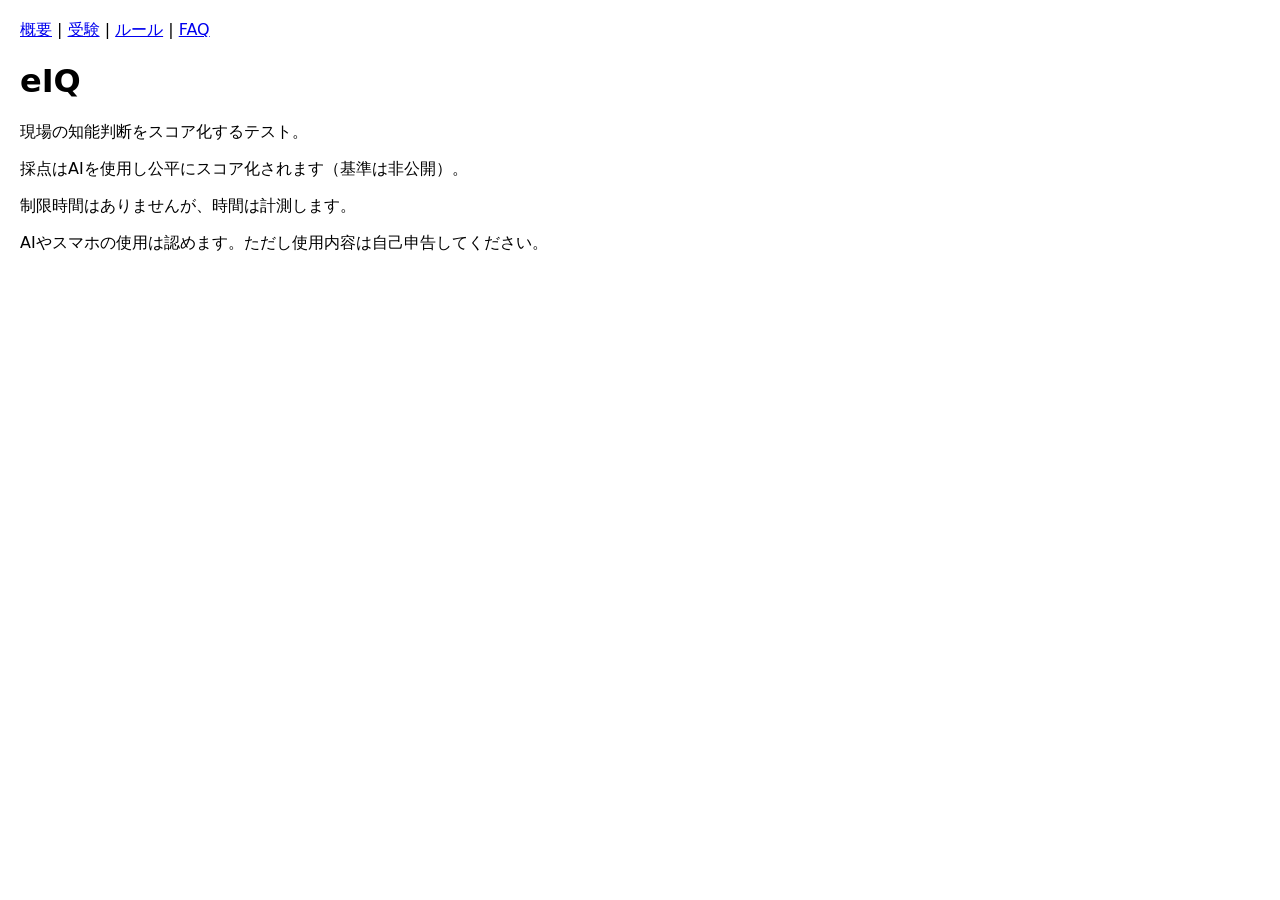
==== index.html @ 65b39ee9 "Add files via upload" ====
<!doctype html>
<html lang="ja">
<head>
<meta charset="utf-8"/>
<meta name="viewport" content="width=device-width,initial-scale=1"/>
<title>eIQ</title>
<link rel="stylesheet" href="assets/styles.css"/>
</head>
<body>
<nav><a href="index.html">概要</a> | <a href="test.html">受験</a> | <a href="rules.html">ルール</a> | <a href="faq.html">FAQ</a></nav>
<main>
<h1>eIQ</h1>
<p>現場の知能判断をスコア化するテスト。</p>
<p>採点はAIを使用し公平にスコア化されます（基準は非公開）。</p>
<p>制限時間はありませんが、時間は計測します。</p>
<p>AIやスマホの使用は認めます。ただし使用内容は自己申告してください。</p>
</main>
<script src="assets/app.js"></script>
</body>
</html>
---- assets/styles.css ----
body{font-family:system-ui,-apple-system,'Noto Sans JP',sans-serif;margin:0;padding:20px;} nav{margin-bottom:20px;}
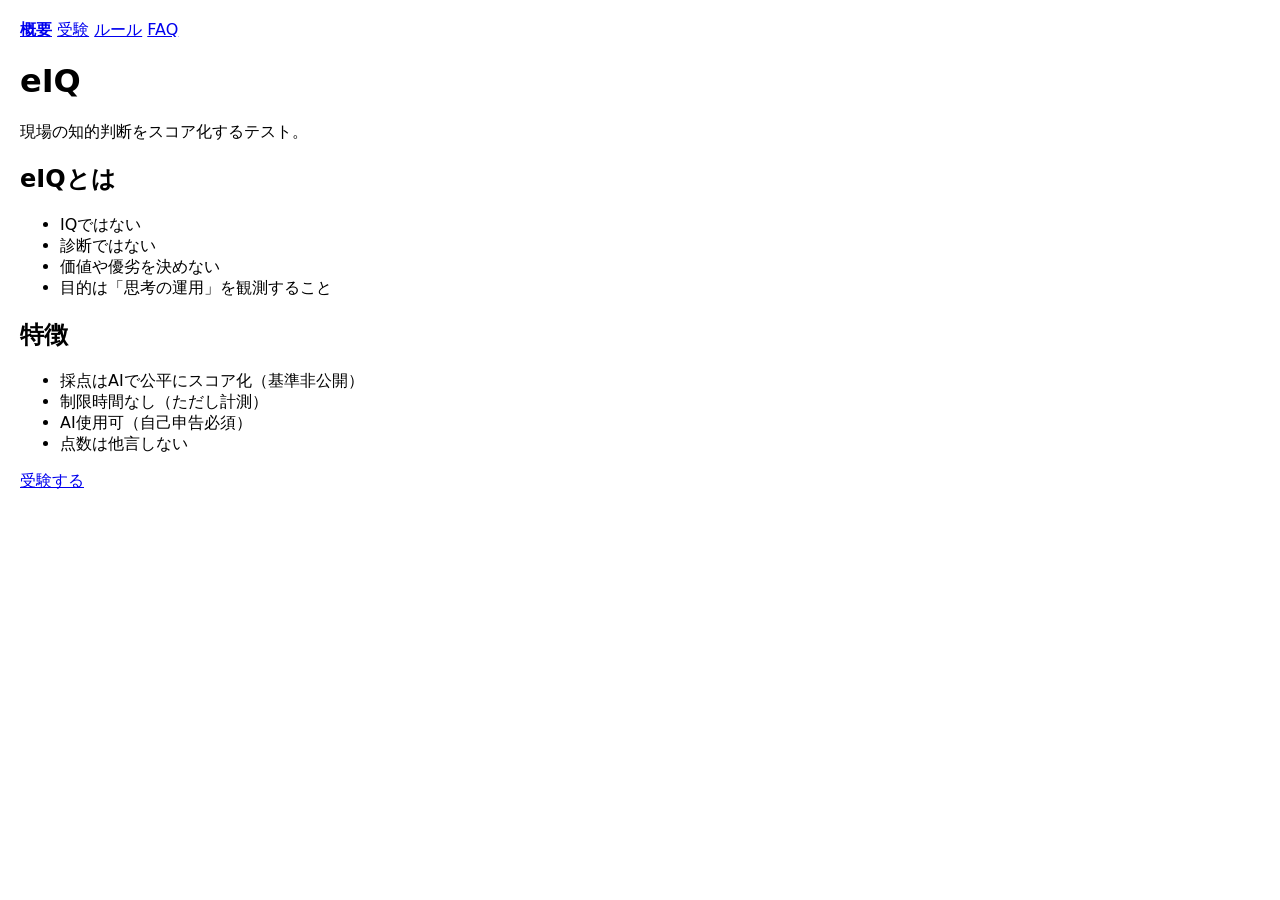
==== commit 167caccd: "Update index.html" ====
--- a/index.html
+++ b/index.html
@@ -1,20 +1,50 @@
 <!doctype html>
 <html lang="ja">
 <head>
-<meta charset="utf-8"/>
-<meta name="viewport" content="width=device-width,initial-scale=1"/>
-<title>eIQ</title>
-<link rel="stylesheet" href="assets/styles.css"/>
+<meta charset="utf-8">
+<meta name="viewport" content="width=device-width, initial-scale=1">
+<title>eIQ｜概要</title>
+<link rel="stylesheet" href="assets/styles.css">
 </head>
 <body>
-<nav><a href="index.html">概要</a> | <a href="test.html">受験</a> | <a href="rules.html">ルール</a> | <a href="faq.html">FAQ</a></nav>
-<main>
+<div class="wrap">
+
+<nav class="nav">
+<a href="index.html"><strong>概要</strong></a>
+<a href="test.html">受験</a>
+<a href="rules.html">ルール</a>
+<a href="faq.html">FAQ</a>
+</nav>
+
 <h1>eIQ</h1>
-<p>現場の知能判断をスコア化するテスト。</p>
-<p>採点はAIを使用し公平にスコア化されます（基準は非公開）。</p>
-<p>制限時間はありませんが、時間は計測します。</p>
-<p>AIやスマホの使用は認めます。ただし使用内容は自己申告してください。</p>
-</main>
-<script src="assets/app.js"></script>
+<p class="lead">
+現場の知的判断をスコア化するテスト。
+</p>
+
+<section class="card">
+<h2>eIQとは</h2>
+<ul>
+<li>IQではない</li>
+<li>診断ではない</li>
+<li>価値や優劣を決めない</li>
+<li>目的は「思考の運用」を観測すること</li>
+</ul>
+</section>
+
+<section class="card">
+<h2>特徴</h2>
+<ul>
+<li>採点はAIで公平にスコア化（基準非公開）</li>
+<li>制限時間なし（ただし計測）</li>
+<li>AI使用可（自己申告必須）</li>
+<li>点数は他言しない</li>
+</ul>
+</section>
+
+<section class="card center">
+<a class="btn" href="test.html">受験する</a>
+</section>
+
+</div>
 </body>
-</html>+</html>
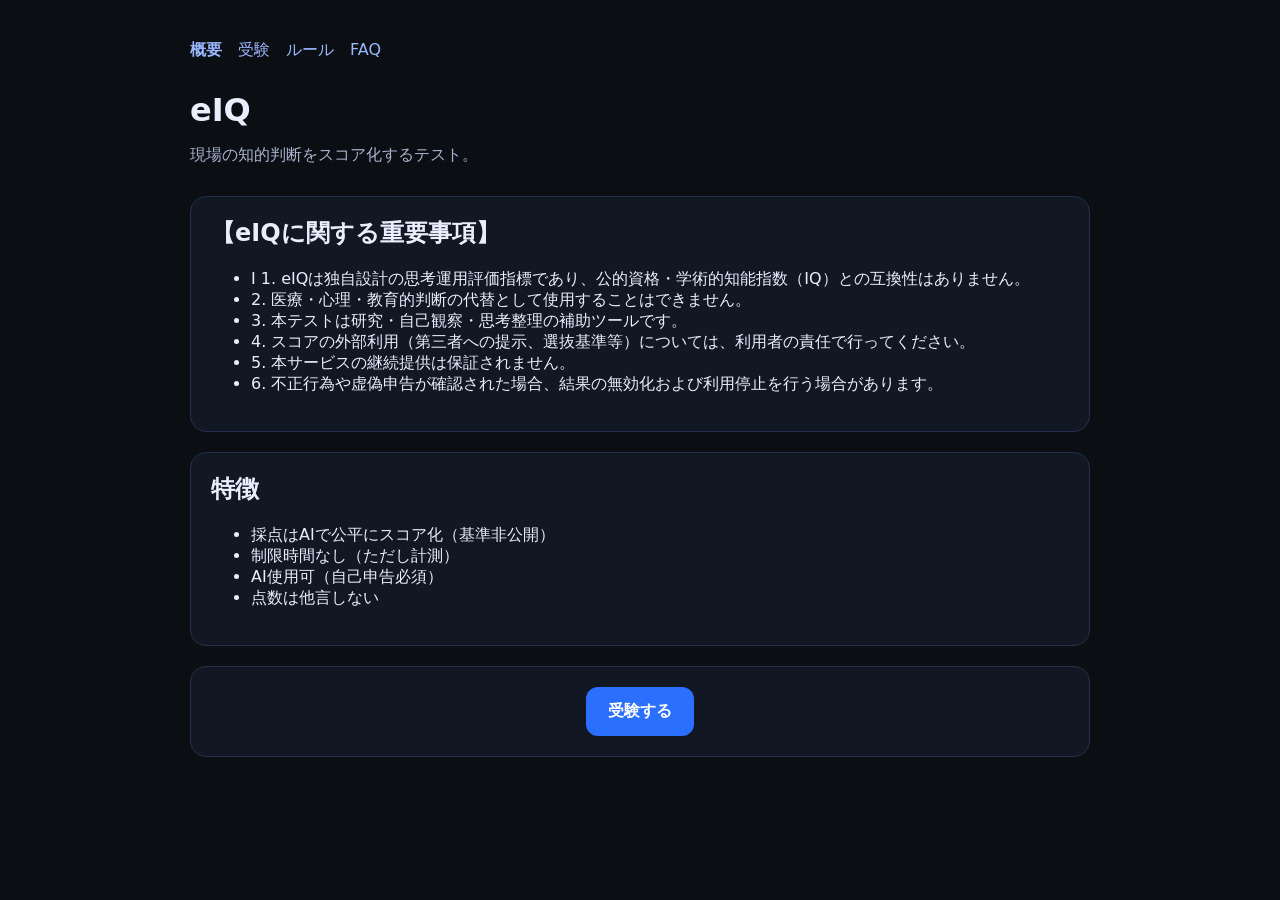
==== commit 2ce0902b: "Update index.html" ====
--- a/index.html
+++ b/index.html
@@ -22,12 +22,14 @@
 </p>
 
 <section class="card">
-<h2>eIQとは</h2>
+<h2>【eIQに関する重要事項】</h2>
 <ul>
-<li>IQではない</li>
-<li>診断ではない</li>
-<li>価値や優劣を決めない</li>
-<li>目的は「思考の運用」を観測すること</li>
+<li>I	1.	eIQは独自設計の思考運用評価指標であり、公的資格・学術的知能指数（IQ）との互換性はありません。</li>
+<li>	2.	医療・心理・教育的判断の代替として使用することはできません。</li>
+<li>	3.	本テストは研究・自己観察・思考整理の補助ツールです。</li>
+<li>	4.	スコアの外部利用（第三者への提示、選抜基準等）については、利用者の責任で行ってください。</li>
+<li>	5.	本サービスの継続提供は保証されません。</li>
+<li>	6.	不正行為や虚偽申告が確認された場合、結果の無効化および利用停止を行う場合があります。</li>
 </ul>
 </section>
 
--- a/assets/styles.css
+++ b/assets/styles.css
@@ -1 +1,59 @@
-body{font-family:system-ui,-apple-system,'Noto Sans JP',sans-serif;margin:0;padding:20px;} nav{margin-bottom:20px;}+body{
+  margin:0;
+  font-family: system-ui, -apple-system, "Hiragino Sans", "Noto Sans JP", sans-serif;
+  background:#0b0f14;
+  color:#e8eefc;
+}
+
+.wrap{
+  max-width:900px;
+  margin:auto;
+  padding:40px 20px;
+}
+
+.nav{
+  display:flex;
+  gap:16px;
+  margin-bottom:30px;
+}
+
+.nav a{
+  color:#9bb7ff;
+  text-decoration:none;
+}
+
+h1{
+  font-size:32px;
+  margin-bottom:10px;
+}
+
+.lead{
+  color:#a8b3cf;
+  margin-bottom:30px;
+}
+
+.card{
+  background:#121823;
+  padding:20px;
+  border-radius:16px;
+  margin-bottom:20px;
+  border:1px solid #22304a;
+}
+
+.card h2{
+  margin-top:0;
+}
+
+.btn{
+  display:inline-block;
+  padding:14px 22px;
+  background:#2b6fff;
+  color:white;
+  border-radius:12px;
+  text-decoration:none;
+  font-weight:700;
+}
+
+.center{
+  text-align:center;
+}
